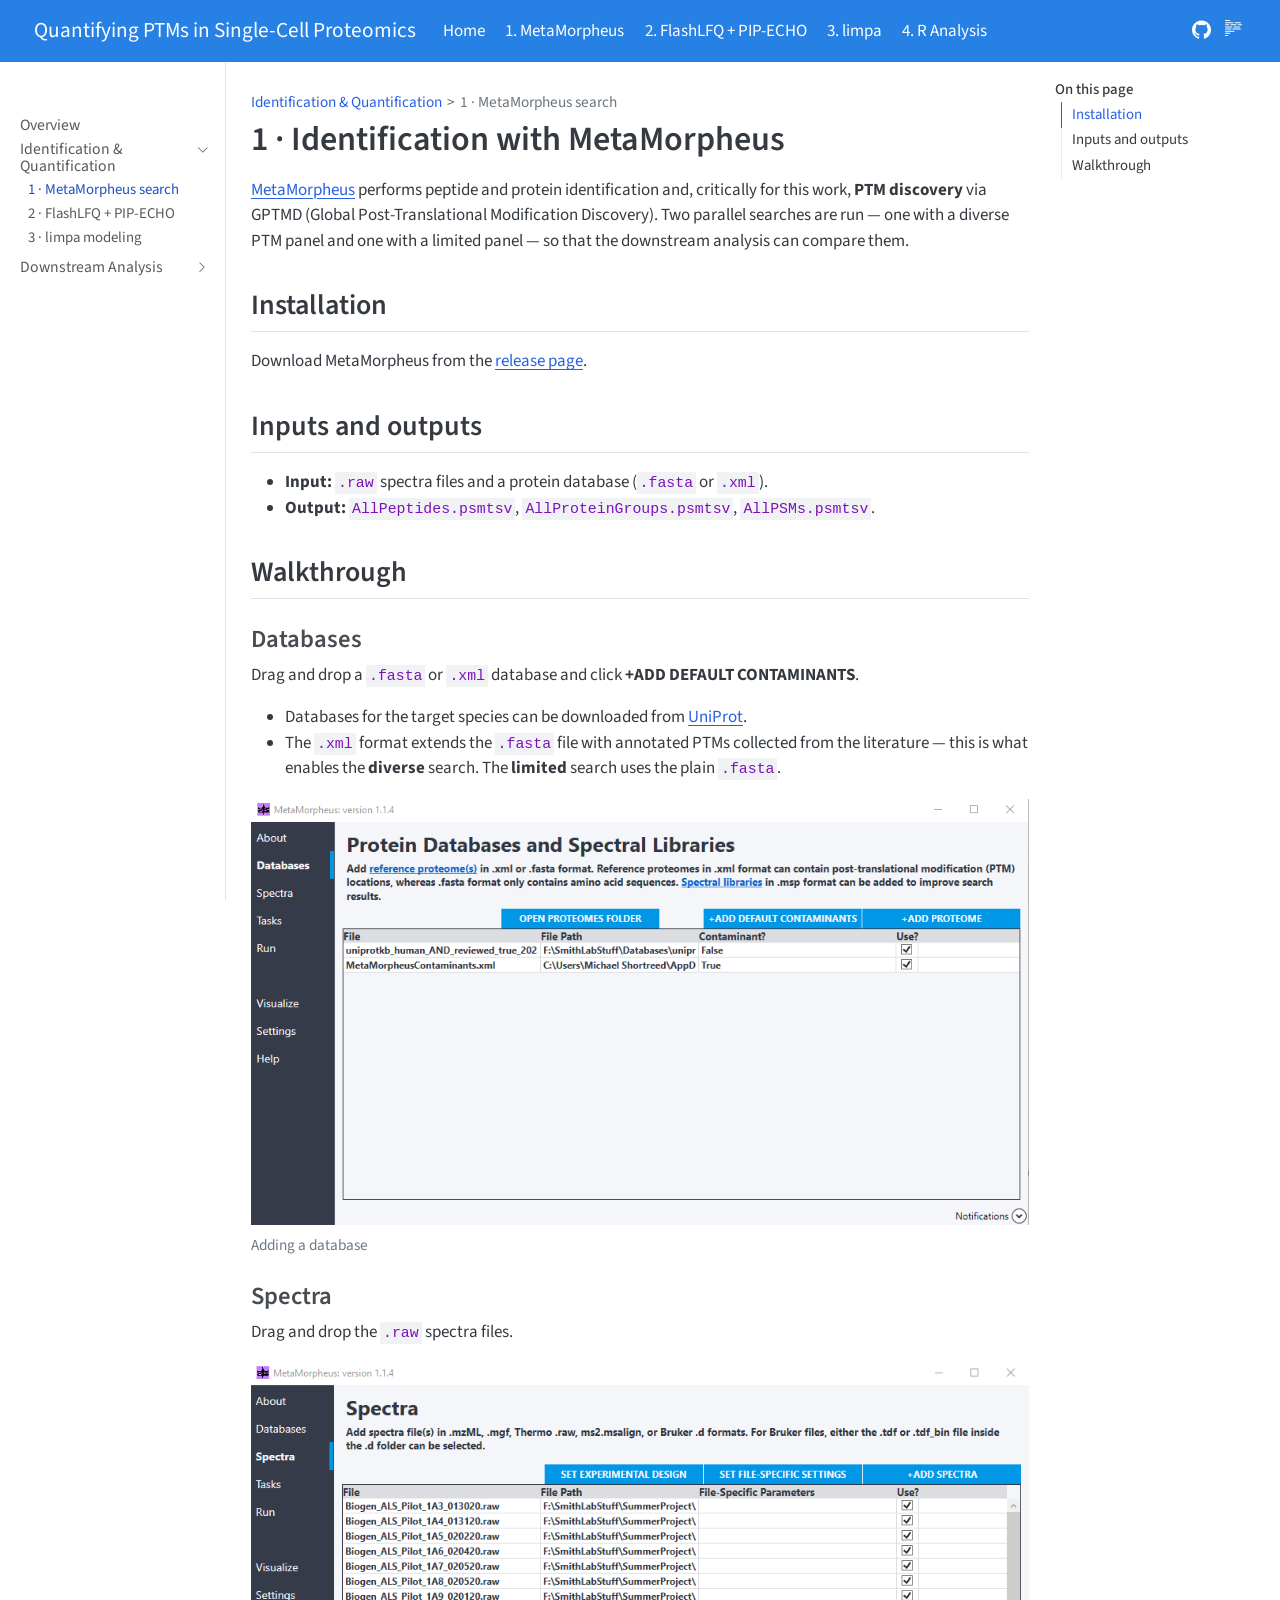
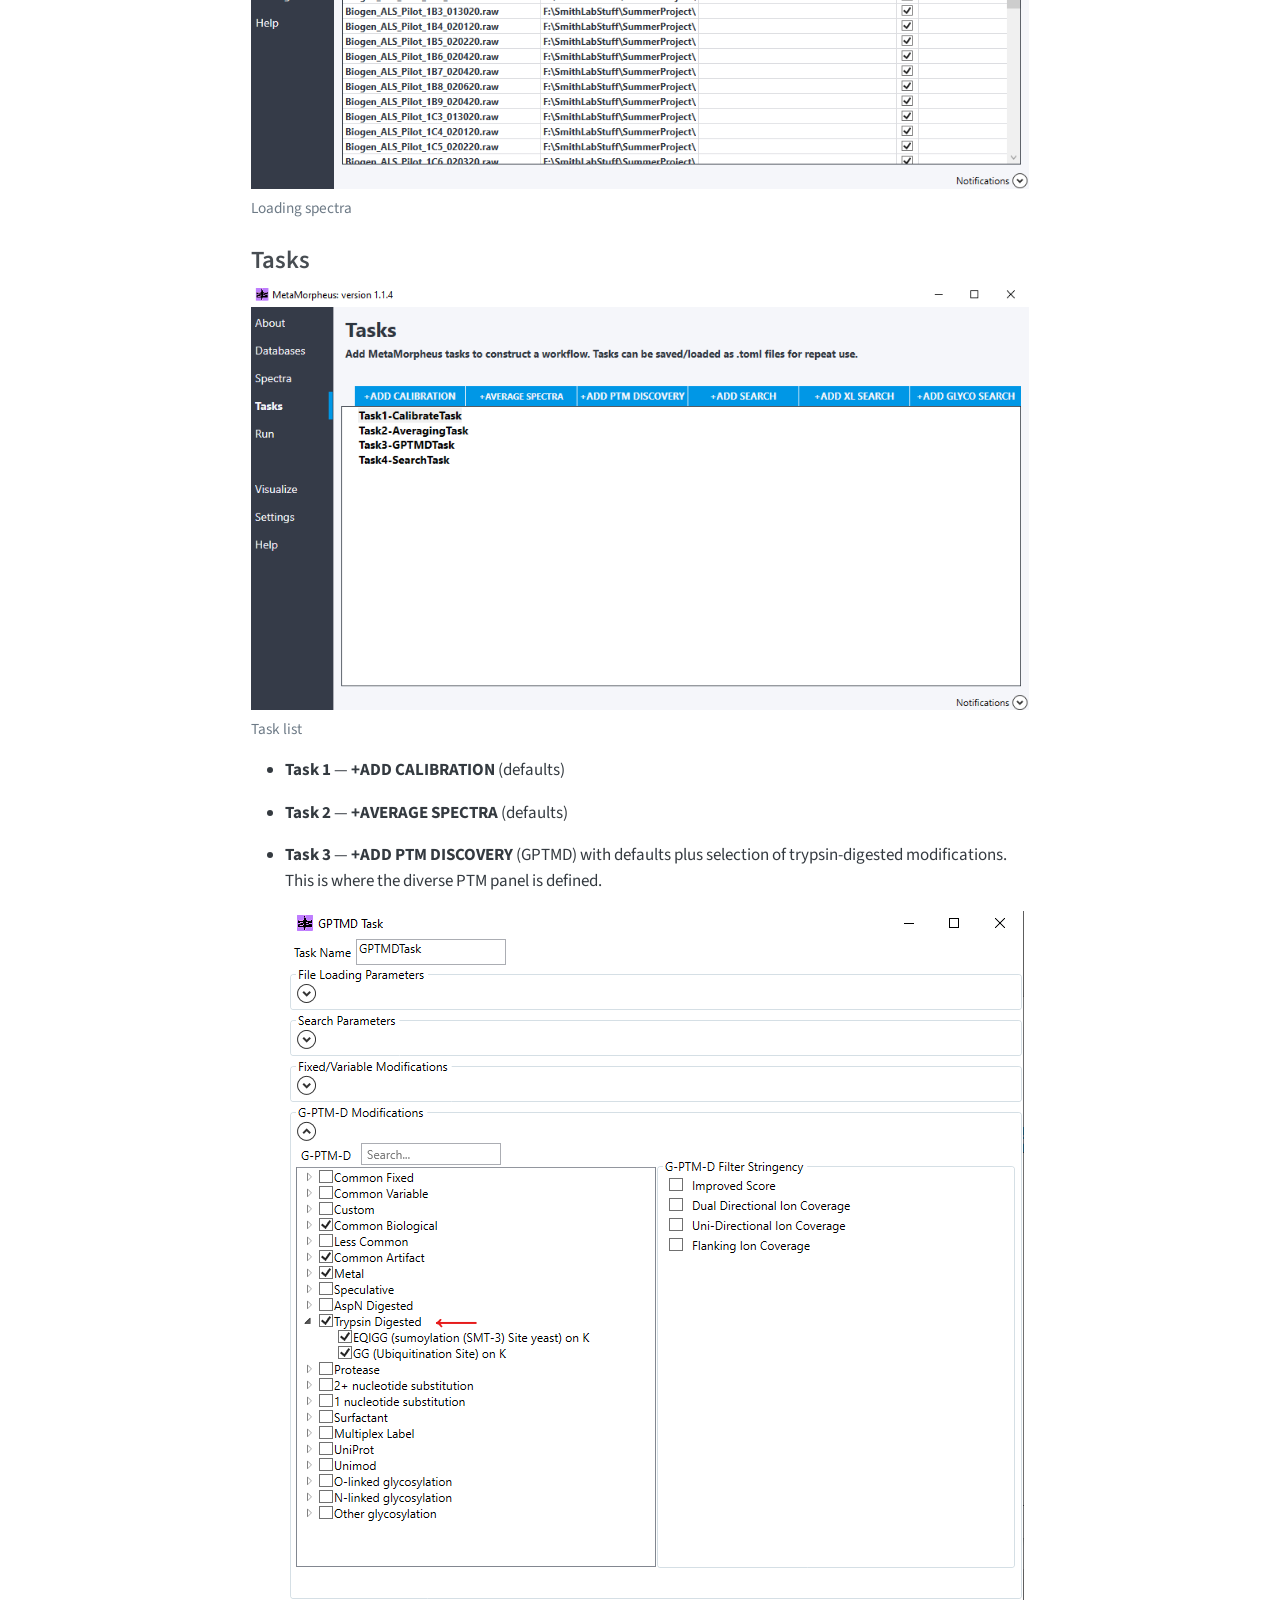
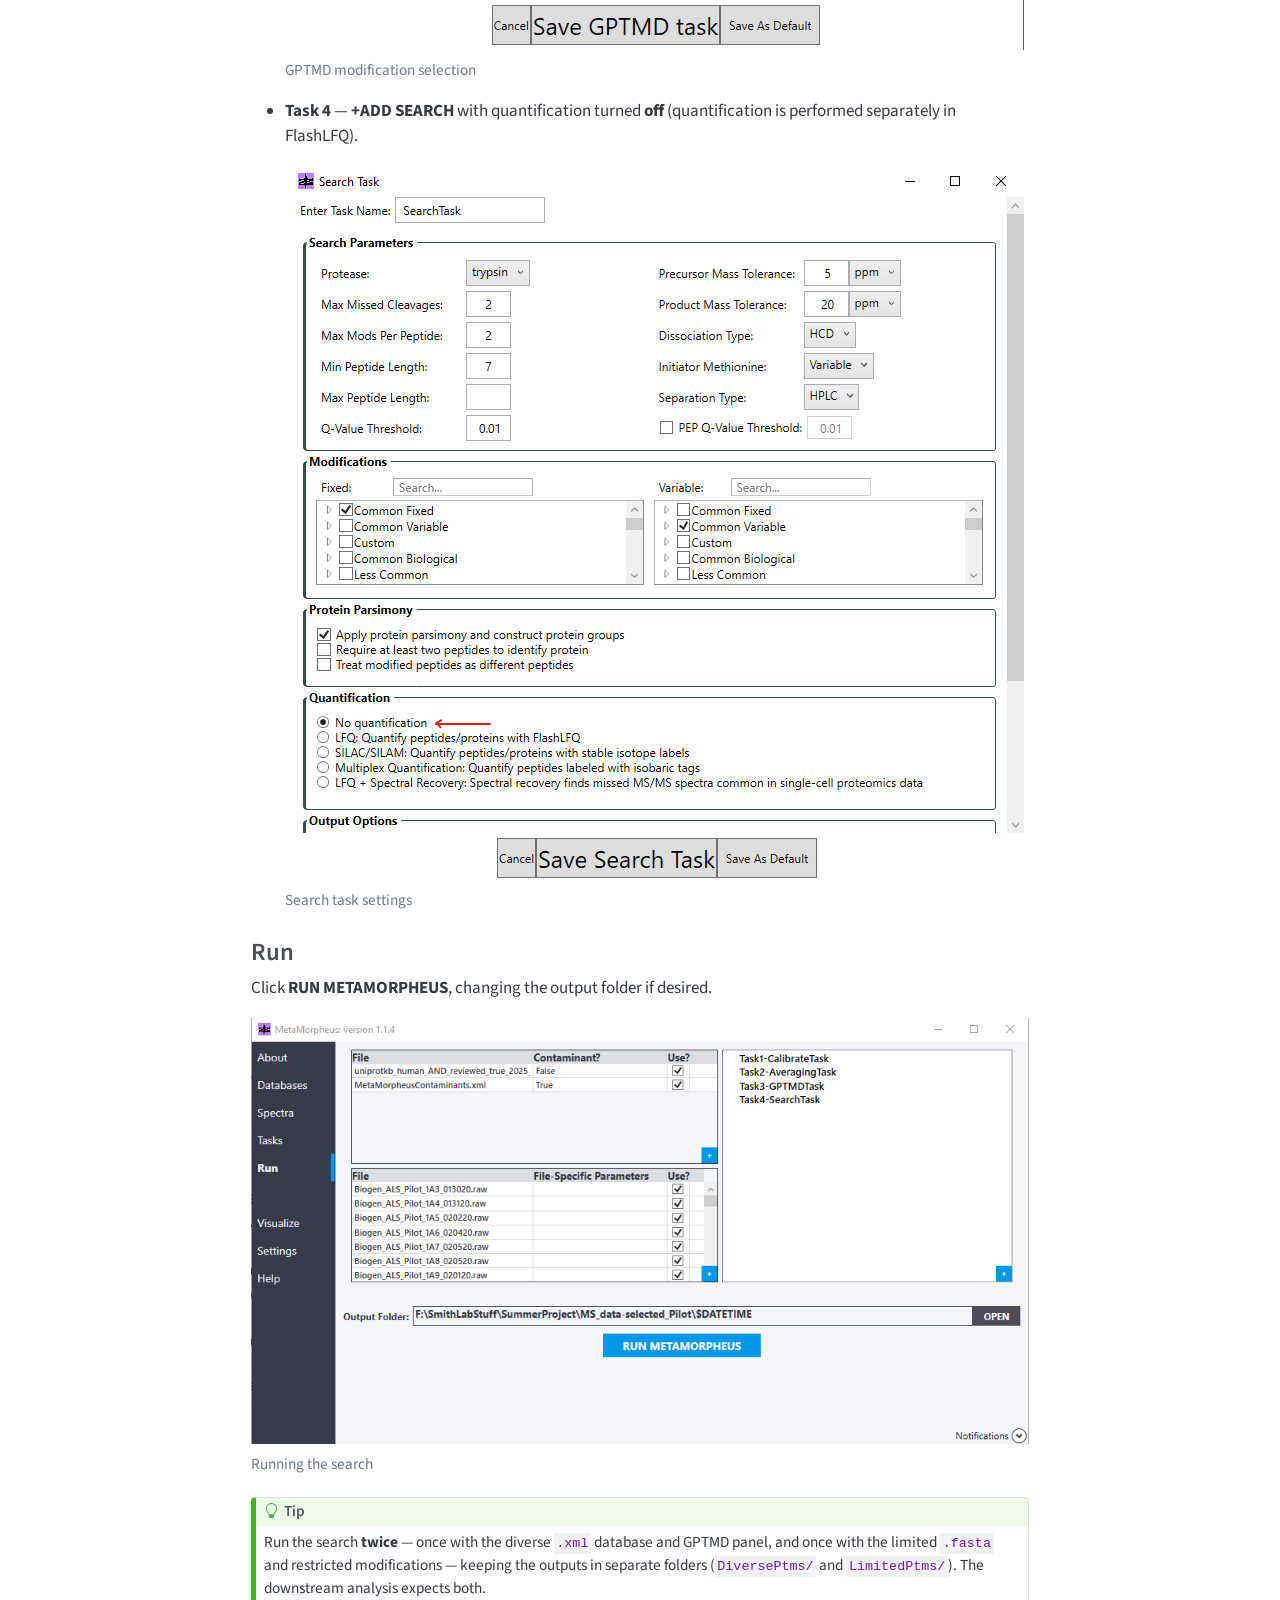
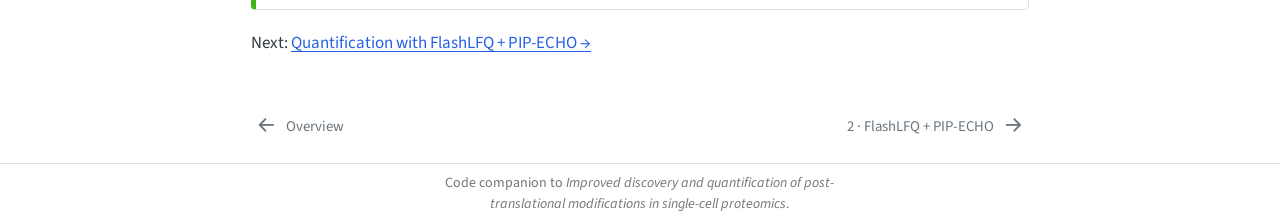
==== 01-metamorpheus.html @ e9de2e4b "Built site for gh-pages" ====
<!DOCTYPE html>
<html xmlns="http://www.w3.org/1999/xhtml" lang="en" xml:lang="en"><head>

<meta charset="utf-8">
<meta name="generator" content="quarto-1.8.25">

<meta name="viewport" content="width=device-width, initial-scale=1.0, user-scalable=yes">


<title>1 · Identification with MetaMorpheus – Quantifying PTMs in Single-Cell Proteomics</title>
<style>
code{white-space: pre-wrap;}
span.smallcaps{font-variant: small-caps;}
div.columns{display: flex; gap: min(4vw, 1.5em);}
div.column{flex: auto; overflow-x: auto;}
div.hanging-indent{margin-left: 1.5em; text-indent: -1.5em;}
ul.task-list{list-style: none;}
ul.task-list li input[type="checkbox"] {
  width: 0.8em;
  margin: 0 0.8em 0.2em -1em; /* quarto-specific, see https://github.com/quarto-dev/quarto-cli/issues/4556 */ 
  vertical-align: middle;
}
</style>


<script src="site_libs/quarto-nav/quarto-nav.js"></script>
<script src="site_libs/quarto-nav/headroom.min.js"></script>
<script src="site_libs/clipboard/clipboard.min.js"></script>
<script src="site_libs/quarto-search/autocomplete.umd.js"></script>
<script src="site_libs/quarto-search/fuse.min.js"></script>
<script src="site_libs/quarto-search/quarto-search.js"></script>
<meta name="quarto:offset" content="./">
<link href="./02-flashlfq.html" rel="next">
<link href="./index.html" rel="prev">
<script src="site_libs/quarto-html/quarto.js" type="module"></script>
<script src="site_libs/quarto-html/tabsets/tabsets.js" type="module"></script>
<script src="site_libs/quarto-html/axe/axe-check.js" type="module"></script>
<script src="site_libs/quarto-html/popper.min.js"></script>
<script src="site_libs/quarto-html/tippy.umd.min.js"></script>
<script src="site_libs/quarto-html/anchor.min.js"></script>
<link href="site_libs/quarto-html/tippy.css" rel="stylesheet">
<link href="site_libs/quarto-html/quarto-syntax-highlighting-7b89279ff1a6dce999919e0e67d4d9ec.css" rel="stylesheet" id="quarto-text-highlighting-styles">
<script src="site_libs/bootstrap/bootstrap.min.js"></script>
<link href="site_libs/bootstrap/bootstrap-icons.css" rel="stylesheet">
<link href="site_libs/bootstrap/bootstrap-06130857773164525deeeb8a1e9af07c.min.css" rel="stylesheet" append-hash="true" id="quarto-bootstrap" data-mode="light">
<script id="quarto-search-options" type="application/json">{
  "location": "navbar",
  "copy-button": false,
  "collapse-after": 3,
  "panel-placement": "end",
  "type": "overlay",
  "limit": 50,
  "keyboard-shortcut": [
    "f",
    "/",
    "s"
  ],
  "show-item-context": false,
  "language": {
    "search-no-results-text": "No results",
    "search-matching-documents-text": "matching documents",
    "search-copy-link-title": "Copy link to search",
    "search-hide-matches-text": "Hide additional matches",
    "search-more-match-text": "more match in this document",
    "search-more-matches-text": "more matches in this document",
    "search-clear-button-title": "Clear",
    "search-text-placeholder": "",
    "search-detached-cancel-button-title": "Cancel",
    "search-submit-button-title": "Submit",
    "search-label": "Search"
  }
}</script>


</head>

<body class="nav-sidebar docked nav-fixed quarto-light">

<div id="quarto-search-results"></div>
  <header id="quarto-header" class="headroom fixed-top">
    <nav class="navbar navbar-expand-lg " data-bs-theme="dark">
      <div class="navbar-container container-fluid">
      <div class="navbar-brand-container mx-auto">
    <a href="./index.html" class="navbar-brand navbar-brand-logo">
    </a>
    <a class="navbar-brand" href="./index.html">
    <span class="navbar-title">Quantifying PTMs in Single-Cell Proteomics</span>
    </a>
  </div>
            <div id="quarto-search" class="" title="Search"></div>
          <button class="navbar-toggler" type="button" data-bs-toggle="collapse" data-bs-target="#navbarCollapse" aria-controls="navbarCollapse" role="menu" aria-expanded="false" aria-label="Toggle navigation" onclick="if (window.quartoToggleHeadroom) { window.quartoToggleHeadroom(); }">
  <span class="navbar-toggler-icon"></span>
</button>
          <div class="collapse navbar-collapse" id="navbarCollapse">
            <ul class="navbar-nav navbar-nav-scroll me-auto">
  <li class="nav-item">
    <a class="nav-link active" href="./index.html" aria-current="page"> 
<span class="menu-text">Home</span></a>
  </li>  
  <li class="nav-item">
    <a class="nav-link" href="./01-metamorpheus.html"> 
<span class="menu-text">1. MetaMorpheus</span></a>
  </li>  
  <li class="nav-item">
    <a class="nav-link" href="./02-flashlfq.html"> 
<span class="menu-text">2. FlashLFQ + PIP-ECHO</span></a>
  </li>  
  <li class="nav-item">
    <a class="nav-link" href="./03-limpa.html"> 
<span class="menu-text">3. limpa</span></a>
  </li>  
  <li class="nav-item">
    <a class="nav-link" href="./04-r-analysis.html"> 
<span class="menu-text">4. R Analysis</span></a>
  </li>  
</ul>
            <ul class="navbar-nav navbar-nav-scroll ms-auto">
  <li class="nav-item compact">
    <a class="nav-link" href="https://github.com/Alexander-Sol/Quantification_of_PTMs_2026"> <i class="bi bi-github" role="img" aria-label="GitHub repository">
</i> 
<span class="menu-text"></span></a>
  </li>  
</ul>
          </div> <!-- /navcollapse -->
            <div class="quarto-navbar-tools">
  <a href="" class="quarto-reader-toggle quarto-navigation-tool px-1" onclick="window.quartoToggleReader(); return false;" title="Toggle reader mode">
  <div class="quarto-reader-toggle-btn">
  <i class="bi"></i>
  </div>
</a>
</div>
      </div> <!-- /container-fluid -->
    </nav>
  <nav class="quarto-secondary-nav">
    <div class="container-fluid d-flex">
      <button type="button" class="quarto-btn-toggle btn" data-bs-toggle="collapse" role="button" data-bs-target=".quarto-sidebar-collapse-item" aria-controls="quarto-sidebar" aria-expanded="false" aria-label="Toggle sidebar navigation" onclick="if (window.quartoToggleHeadroom) { window.quartoToggleHeadroom(); }">
        <i class="bi bi-layout-text-sidebar-reverse"></i>
      </button>
        <nav class="quarto-page-breadcrumbs" aria-label="breadcrumb"><ol class="breadcrumb"><li class="breadcrumb-item"><a href="./01-metamorpheus.html">Identification &amp; Quantification</a></li><li class="breadcrumb-item"><a href="./01-metamorpheus.html">1 · MetaMorpheus search</a></li></ol></nav>
        <a class="flex-grow-1" role="navigation" data-bs-toggle="collapse" data-bs-target=".quarto-sidebar-collapse-item" aria-controls="quarto-sidebar" aria-expanded="false" aria-label="Toggle sidebar navigation" onclick="if (window.quartoToggleHeadroom) { window.quartoToggleHeadroom(); }">      
        </a>
    </div>
  </nav>
</header>
<!-- content -->
<div id="quarto-content" class="quarto-container page-columns page-rows-contents page-layout-article page-navbar">
<!-- sidebar -->
  <nav id="quarto-sidebar" class="sidebar collapse collapse-horizontal quarto-sidebar-collapse-item sidebar-navigation docked overflow-auto">
    <div class="pt-lg-2 mt-2 text-left sidebar-header">
      <a href="./index.html" class="sidebar-logo-link">
      </a>
      </div>
    <div class="sidebar-menu-container"> 
    <ul class="list-unstyled mt-1">
        <li class="sidebar-item">
  <div class="sidebar-item-container"> 
  <a href="./index.html" class="sidebar-item-text sidebar-link">
 <span class="menu-text">Overview</span></a>
  </div>
</li>
        <li class="sidebar-item sidebar-item-section">
      <div class="sidebar-item-container"> 
            <a class="sidebar-item-text sidebar-link text-start" data-bs-toggle="collapse" data-bs-target="#quarto-sidebar-section-1" role="navigation" aria-expanded="true">
 <span class="menu-text">Identification &amp; Quantification</span></a>
          <a class="sidebar-item-toggle text-start" data-bs-toggle="collapse" data-bs-target="#quarto-sidebar-section-1" role="navigation" aria-expanded="true" aria-label="Toggle section">
            <i class="bi bi-chevron-right ms-2"></i>
          </a> 
      </div>
      <ul id="quarto-sidebar-section-1" class="collapse list-unstyled sidebar-section depth1 show">  
          <li class="sidebar-item">
  <div class="sidebar-item-container"> 
  <a href="./01-metamorpheus.html" class="sidebar-item-text sidebar-link active">
 <span class="menu-text">1 · MetaMorpheus search</span></a>
  </div>
</li>
          <li class="sidebar-item">
  <div class="sidebar-item-container"> 
  <a href="./02-flashlfq.html" class="sidebar-item-text sidebar-link">
 <span class="menu-text">2 · FlashLFQ + PIP-ECHO</span></a>
  </div>
</li>
          <li class="sidebar-item">
  <div class="sidebar-item-container"> 
  <a href="./03-limpa.html" class="sidebar-item-text sidebar-link">
 <span class="menu-text">3 · limpa modeling</span></a>
  </div>
</li>
      </ul>
  </li>
        <li class="sidebar-item sidebar-item-section">
      <div class="sidebar-item-container"> 
            <a class="sidebar-item-text sidebar-link text-start collapsed" data-bs-toggle="collapse" data-bs-target="#quarto-sidebar-section-2" role="navigation" aria-expanded="false">
 <span class="menu-text">Downstream Analysis</span></a>
          <a class="sidebar-item-toggle text-start collapsed" data-bs-toggle="collapse" data-bs-target="#quarto-sidebar-section-2" role="navigation" aria-expanded="false" aria-label="Toggle section">
            <i class="bi bi-chevron-right ms-2"></i>
          </a> 
      </div>
      <ul id="quarto-sidebar-section-2" class="collapse list-unstyled sidebar-section depth1 ">  
          <li class="sidebar-item">
  <div class="sidebar-item-container"> 
  <a href="./04-r-analysis.html" class="sidebar-item-text sidebar-link">
 <span class="menu-text">4 · R analysis &amp; figures</span></a>
  </div>
</li>
      </ul>
  </li>
    </ul>
    </div>
</nav>
<div id="quarto-sidebar-glass" class="quarto-sidebar-collapse-item" data-bs-toggle="collapse" data-bs-target=".quarto-sidebar-collapse-item"></div>
<!-- margin-sidebar -->
    <div id="quarto-margin-sidebar" class="sidebar margin-sidebar">
        <nav id="TOC" role="doc-toc" class="toc-active">
    <h2 id="toc-title">On this page</h2>
   
  <ul>
  <li><a href="#installation" id="toc-installation" class="nav-link active" data-scroll-target="#installation">Installation</a></li>
  <li><a href="#inputs-and-outputs" id="toc-inputs-and-outputs" class="nav-link" data-scroll-target="#inputs-and-outputs">Inputs and outputs</a></li>
  <li><a href="#walkthrough" id="toc-walkthrough" class="nav-link" data-scroll-target="#walkthrough">Walkthrough</a>
  <ul class="collapse">
  <li><a href="#databases" id="toc-databases" class="nav-link" data-scroll-target="#databases">Databases</a></li>
  <li><a href="#spectra" id="toc-spectra" class="nav-link" data-scroll-target="#spectra">Spectra</a></li>
  <li><a href="#tasks" id="toc-tasks" class="nav-link" data-scroll-target="#tasks">Tasks</a></li>
  <li><a href="#run" id="toc-run" class="nav-link" data-scroll-target="#run">Run</a></li>
  </ul></li>
  </ul>
</nav>
    </div>
<!-- main -->
<main class="content" id="quarto-document-content">

<header id="title-block-header" class="quarto-title-block default"><nav class="quarto-page-breadcrumbs quarto-title-breadcrumbs d-none d-lg-block" aria-label="breadcrumb"><ol class="breadcrumb"><li class="breadcrumb-item"><a href="./01-metamorpheus.html">Identification &amp; Quantification</a></li><li class="breadcrumb-item"><a href="./01-metamorpheus.html">1 · MetaMorpheus search</a></li></ol></nav>
<div class="quarto-title">
<h1 class="title">1 · Identification with MetaMorpheus</h1>
</div>



<div class="quarto-title-meta">

    
  
    
  </div>
  


</header>


<p><a href="https://github.com/smith-chem-wisc/MetaMorpheus">MetaMorpheus</a> performs peptide and protein identification and, critically for this work, <strong>PTM discovery</strong> via GPTMD (Global Post-Translational Modification Discovery). Two parallel searches are run — one with a diverse PTM panel and one with a limited panel — so that the downstream analysis can compare them.</p>
<section id="installation" class="level2">
<h2 class="anchored" data-anchor-id="installation">Installation</h2>
<p>Download MetaMorpheus from the <a href="https://github.com/smith-chem-wisc/MetaMorpheus#readme">release page</a>.</p>
</section>
<section id="inputs-and-outputs" class="level2">
<h2 class="anchored" data-anchor-id="inputs-and-outputs">Inputs and outputs</h2>
<ul>
<li><strong>Input:</strong> <code>.raw</code> spectra files and a protein database (<code>.fasta</code> or <code>.xml</code>).</li>
<li><strong>Output:</strong> <code>AllPeptides.psmtsv</code>, <code>AllProteinGroups.psmtsv</code>, <code>AllPSMs.psmtsv</code>.</li>
</ul>
</section>
<section id="walkthrough" class="level2">
<h2 class="anchored" data-anchor-id="walkthrough">Walkthrough</h2>
<section id="databases" class="level3">
<h3 class="anchored" data-anchor-id="databases">Databases</h3>
<p>Drag and drop a <code>.fasta</code> or <code>.xml</code> database and click <strong>+ADD DEFAULT CONTAMINANTS</strong>.</p>
<ul>
<li>Databases for the target species can be downloaded from <a href="https://www.uniprot.org/">UniProt</a>.</li>
<li>The <code>.xml</code> format extends the <code>.fasta</code> file with annotated PTMs collected from the literature — this is what enables the <strong>diverse</strong> search. The <strong>limited</strong> search uses the plain <code>.fasta</code>.</li>
</ul>
<div class="quarto-figure quarto-figure-center">
<figure class="figure">
<p><img src="assets/images/MM_Database.png" class="img-fluid figure-img"></p>
<figcaption>Adding a database</figcaption>
</figure>
</div>
</section>
<section id="spectra" class="level3">
<h3 class="anchored" data-anchor-id="spectra">Spectra</h3>
<p>Drag and drop the <code>.raw</code> spectra files.</p>
<div class="quarto-figure quarto-figure-center">
<figure class="figure">
<p><img src="assets/images/MM_Spectra.png" class="img-fluid figure-img"></p>
<figcaption>Loading spectra</figcaption>
</figure>
</div>
</section>
<section id="tasks" class="level3">
<h3 class="anchored" data-anchor-id="tasks">Tasks</h3>
<div class="quarto-figure quarto-figure-center">
<figure class="figure">
<p><img src="assets/images/MM_Tasks.png" class="img-fluid figure-img"></p>
<figcaption>Task list</figcaption>
</figure>
</div>
<ul>
<li><p><strong>Task 1</strong> — <strong>+ADD CALIBRATION</strong> (defaults)</p></li>
<li><p><strong>Task 2</strong> — <strong>+AVERAGE SPECTRA</strong> (defaults)</p></li>
<li><p><strong>Task 3</strong> — <strong>+ADD PTM DISCOVERY</strong> (GPTMD) with defaults plus selection of trypsin-digested modifications. This is where the diverse PTM panel is defined.</p>
<div class="quarto-figure quarto-figure-center">
<figure class="figure">
<p><img src="assets/images/MM_GPTMD.png" class="img-fluid figure-img"></p>
<figcaption>GPTMD modification selection</figcaption>
</figure>
</div></li>
<li><p><strong>Task 4</strong> — <strong>+ADD SEARCH</strong> with quantification turned <strong>off</strong> (quantification is performed separately in FlashLFQ).</p>
<div class="quarto-figure quarto-figure-center">
<figure class="figure">
<p><img src="assets/images/MM_Search.png" class="img-fluid figure-img"></p>
<figcaption>Search task settings</figcaption>
</figure>
</div></li>
</ul>
</section>
<section id="run" class="level3">
<h3 class="anchored" data-anchor-id="run">Run</h3>
<p>Click <strong>RUN METAMORPHEUS</strong>, changing the output folder if desired.</p>
<div class="quarto-figure quarto-figure-center">
<figure class="figure">
<p><img src="assets/images/MM_Run.png" class="img-fluid figure-img"></p>
<figcaption>Running the search</figcaption>
</figure>
</div>
<div class="callout callout-style-default callout-tip callout-titled">
<div class="callout-header d-flex align-content-center">
<div class="callout-icon-container">
<i class="callout-icon"></i>
</div>
<div class="callout-title-container flex-fill">
Tip
</div>
</div>
<div class="callout-body-container callout-body">
<p>Run the search <strong>twice</strong> — once with the diverse <code>.xml</code> database and GPTMD panel, and once with the limited <code>.fasta</code> and restricted modifications — keeping the outputs in separate folders (<code>DiversePtms/</code> and <code>LimitedPtms/</code>). The downstream analysis expects both.</p>
</div>
</div>
<p>Next: <a href="./02-flashlfq.html">Quantification with FlashLFQ + PIP-ECHO →</a></p>


</section>
</section>

</main> <!-- /main -->
<script id="quarto-html-after-body" type="application/javascript">
  window.document.addEventListener("DOMContentLoaded", function (event) {
    const icon = "";
    const anchorJS = new window.AnchorJS();
    anchorJS.options = {
      placement: 'right',
      icon: icon
    };
    anchorJS.add('.anchored');
    const isCodeAnnotation = (el) => {
      for (const clz of el.classList) {
        if (clz.startsWith('code-annotation-')) {                     
          return true;
        }
      }
      return false;
    }
    const onCopySuccess = function(e) {
      // button target
      const button = e.trigger;
      // don't keep focus
      button.blur();
      // flash "checked"
      button.classList.add('code-copy-button-checked');
      var currentTitle = button.getAttribute("title");
      button.setAttribute("title", "Copied!");
      let tooltip;
      if (window.bootstrap) {
        button.setAttribute("data-bs-toggle", "tooltip");
        button.setAttribute("data-bs-placement", "left");
        button.setAttribute("data-bs-title", "Copied!");
        tooltip = new bootstrap.Tooltip(button, 
          { trigger: "manual", 
            customClass: "code-copy-button-tooltip",
            offset: [0, -8]});
        tooltip.show();    
      }
      setTimeout(function() {
        if (tooltip) {
          tooltip.hide();
          button.removeAttribute("data-bs-title");
          button.removeAttribute("data-bs-toggle");
          button.removeAttribute("data-bs-placement");
        }
        button.setAttribute("title", currentTitle);
        button.classList.remove('code-copy-button-checked');
      }, 1000);
      // clear code selection
      e.clearSelection();
    }
    const getTextToCopy = function(trigger) {
      const outerScaffold = trigger.parentElement.cloneNode(true);
      const codeEl = outerScaffold.querySelector('code');
      for (const childEl of codeEl.children) {
        if (isCodeAnnotation(childEl)) {
          childEl.remove();
        }
      }
      return codeEl.innerText;
    }
    const clipboard = new window.ClipboardJS('.code-copy-button:not([data-in-quarto-modal])', {
      text: getTextToCopy
    });
    clipboard.on('success', onCopySuccess);
    if (window.document.getElementById('quarto-embedded-source-code-modal')) {
      const clipboardModal = new window.ClipboardJS('.code-copy-button[data-in-quarto-modal]', {
        text: getTextToCopy,
        container: window.document.getElementById('quarto-embedded-source-code-modal')
      });
      clipboardModal.on('success', onCopySuccess);
    }
      var localhostRegex = new RegExp(/^(?:http|https):\/\/localhost\:?[0-9]*\//);
      var mailtoRegex = new RegExp(/^mailto:/);
        var filterRegex = new RegExp('/' + window.location.host + '/');
      var isInternal = (href) => {
          return filterRegex.test(href) || localhostRegex.test(href) || mailtoRegex.test(href);
      }
      // Inspect non-navigation links and adorn them if external
     var links = window.document.querySelectorAll('a[href]:not(.nav-link):not(.navbar-brand):not(.toc-action):not(.sidebar-link):not(.sidebar-item-toggle):not(.pagination-link):not(.no-external):not([aria-hidden]):not(.dropdown-item):not(.quarto-navigation-tool):not(.about-link)');
      for (var i=0; i<links.length; i++) {
        const link = links[i];
        if (!isInternal(link.href)) {
          // undo the damage that might have been done by quarto-nav.js in the case of
          // links that we want to consider external
          if (link.dataset.originalHref !== undefined) {
            link.href = link.dataset.originalHref;
          }
        }
      }
    function tippyHover(el, contentFn, onTriggerFn, onUntriggerFn) {
      const config = {
        allowHTML: true,
        maxWidth: 500,
        delay: 100,
        arrow: false,
        appendTo: function(el) {
            return el.parentElement;
        },
        interactive: true,
        interactiveBorder: 10,
        theme: 'quarto',
        placement: 'bottom-start',
      };
      if (contentFn) {
        config.content = contentFn;
      }
      if (onTriggerFn) {
        config.onTrigger = onTriggerFn;
      }
      if (onUntriggerFn) {
        config.onUntrigger = onUntriggerFn;
      }
      window.tippy(el, config); 
    }
    const noterefs = window.document.querySelectorAll('a[role="doc-noteref"]');
    for (var i=0; i<noterefs.length; i++) {
      const ref = noterefs[i];
      tippyHover(ref, function() {
        // use id or data attribute instead here
        let href = ref.getAttribute('data-footnote-href') || ref.getAttribute('href');
        try { href = new URL(href).hash; } catch {}
        const id = href.replace(/^#\/?/, "");
        const note = window.document.getElementById(id);
        if (note) {
          return note.innerHTML;
        } else {
          return "";
        }
      });
    }
    const xrefs = window.document.querySelectorAll('a.quarto-xref');
    const processXRef = (id, note) => {
      // Strip column container classes
      const stripColumnClz = (el) => {
        el.classList.remove("page-full", "page-columns");
        if (el.children) {
          for (const child of el.children) {
            stripColumnClz(child);
          }
        }
      }
      stripColumnClz(note)
      if (id === null || id.startsWith('sec-')) {
        // Special case sections, only their first couple elements
        const container = document.createElement("div");
        if (note.children && note.children.length > 2) {
          container.appendChild(note.children[0].cloneNode(true));
          for (let i = 1; i < note.children.length; i++) {
            const child = note.children[i];
            if (child.tagName === "P" && child.innerText === "") {
              continue;
            } else {
              container.appendChild(child.cloneNode(true));
              break;
            }
          }
          if (window.Quarto?.typesetMath) {
            window.Quarto.typesetMath(container);
          }
          return container.innerHTML
        } else {
          if (window.Quarto?.typesetMath) {
            window.Quarto.typesetMath(note);
          }
          return note.innerHTML;
        }
      } else {
        // Remove any anchor links if they are present
        const anchorLink = note.querySelector('a.anchorjs-link');
        if (anchorLink) {
          anchorLink.remove();
        }
        if (window.Quarto?.typesetMath) {
          window.Quarto.typesetMath(note);
        }
        if (note.classList.contains("callout")) {
          return note.outerHTML;
        } else {
          return note.innerHTML;
        }
      }
    }
    for (var i=0; i<xrefs.length; i++) {
      const xref = xrefs[i];
      tippyHover(xref, undefined, function(instance) {
        instance.disable();
        let url = xref.getAttribute('href');
        let hash = undefined; 
        if (url.startsWith('#')) {
          hash = url;
        } else {
          try { hash = new URL(url).hash; } catch {}
        }
        if (hash) {
          const id = hash.replace(/^#\/?/, "");
          const note = window.document.getElementById(id);
          if (note !== null) {
            try {
              const html = processXRef(id, note.cloneNode(true));
              instance.setContent(html);
            } finally {
              instance.enable();
              instance.show();
            }
          } else {
            // See if we can fetch this
            fetch(url.split('#')[0])
            .then(res => res.text())
            .then(html => {
              const parser = new DOMParser();
              const htmlDoc = parser.parseFromString(html, "text/html");
              const note = htmlDoc.getElementById(id);
              if (note !== null) {
                const html = processXRef(id, note);
                instance.setContent(html);
              } 
            }).finally(() => {
              instance.enable();
              instance.show();
            });
          }
        } else {
          // See if we can fetch a full url (with no hash to target)
          // This is a special case and we should probably do some content thinning / targeting
          fetch(url)
          .then(res => res.text())
          .then(html => {
            const parser = new DOMParser();
            const htmlDoc = parser.parseFromString(html, "text/html");
            const note = htmlDoc.querySelector('main.content');
            if (note !== null) {
              // This should only happen for chapter cross references
              // (since there is no id in the URL)
              // remove the first header
              if (note.children.length > 0 && note.children[0].tagName === "HEADER") {
                note.children[0].remove();
              }
              const html = processXRef(null, note);
              instance.setContent(html);
            } 
          }).finally(() => {
            instance.enable();
            instance.show();
          });
        }
      }, function(instance) {
      });
    }
        let selectedAnnoteEl;
        const selectorForAnnotation = ( cell, annotation) => {
          let cellAttr = 'data-code-cell="' + cell + '"';
          let lineAttr = 'data-code-annotation="' +  annotation + '"';
          const selector = 'span[' + cellAttr + '][' + lineAttr + ']';
          return selector;
        }
        const selectCodeLines = (annoteEl) => {
          const doc = window.document;
          const targetCell = annoteEl.getAttribute("data-target-cell");
          const targetAnnotation = annoteEl.getAttribute("data-target-annotation");
          const annoteSpan = window.document.querySelector(selectorForAnnotation(targetCell, targetAnnotation));
          const lines = annoteSpan.getAttribute("data-code-lines").split(",");
          const lineIds = lines.map((line) => {
            return targetCell + "-" + line;
          })
          let top = null;
          let height = null;
          let parent = null;
          if (lineIds.length > 0) {
              //compute the position of the single el (top and bottom and make a div)
              const el = window.document.getElementById(lineIds[0]);
              top = el.offsetTop;
              height = el.offsetHeight;
              parent = el.parentElement.parentElement;
            if (lineIds.length > 1) {
              const lastEl = window.document.getElementById(lineIds[lineIds.length - 1]);
              const bottom = lastEl.offsetTop + lastEl.offsetHeight;
              height = bottom - top;
            }
            if (top !== null && height !== null && parent !== null) {
              // cook up a div (if necessary) and position it 
              let div = window.document.getElementById("code-annotation-line-highlight");
              if (div === null) {
                div = window.document.createElement("div");
                div.setAttribute("id", "code-annotation-line-highlight");
                div.style.position = 'absolute';
                parent.appendChild(div);
              }
              div.style.top = top - 2 + "px";
              div.style.height = height + 4 + "px";
              div.style.left = 0;
              let gutterDiv = window.document.getElementById("code-annotation-line-highlight-gutter");
              if (gutterDiv === null) {
                gutterDiv = window.document.createElement("div");
                gutterDiv.setAttribute("id", "code-annotation-line-highlight-gutter");
                gutterDiv.style.position = 'absolute';
                const codeCell = window.document.getElementById(targetCell);
                const gutter = codeCell.querySelector('.code-annotation-gutter');
                gutter.appendChild(gutterDiv);
              }
              gutterDiv.style.top = top - 2 + "px";
              gutterDiv.style.height = height + 4 + "px";
            }
            selectedAnnoteEl = annoteEl;
          }
        };
        const unselectCodeLines = () => {
          const elementsIds = ["code-annotation-line-highlight", "code-annotation-line-highlight-gutter"];
          elementsIds.forEach((elId) => {
            const div = window.document.getElementById(elId);
            if (div) {
              div.remove();
            }
          });
          selectedAnnoteEl = undefined;
        };
          // Handle positioning of the toggle
      window.addEventListener(
        "resize",
        throttle(() => {
          elRect = undefined;
          if (selectedAnnoteEl) {
            selectCodeLines(selectedAnnoteEl);
          }
        }, 10)
      );
      function throttle(fn, ms) {
      let throttle = false;
      let timer;
        return (...args) => {
          if(!throttle) { // first call gets through
              fn.apply(this, args);
              throttle = true;
          } else { // all the others get throttled
              if(timer) clearTimeout(timer); // cancel #2
              timer = setTimeout(() => {
                fn.apply(this, args);
                timer = throttle = false;
              }, ms);
          }
        };
      }
        // Attach click handler to the DT
        const annoteDls = window.document.querySelectorAll('dt[data-target-cell]');
        for (const annoteDlNode of annoteDls) {
          annoteDlNode.addEventListener('click', (event) => {
            const clickedEl = event.target;
            if (clickedEl !== selectedAnnoteEl) {
              unselectCodeLines();
              const activeEl = window.document.querySelector('dt[data-target-cell].code-annotation-active');
              if (activeEl) {
                activeEl.classList.remove('code-annotation-active');
              }
              selectCodeLines(clickedEl);
              clickedEl.classList.add('code-annotation-active');
            } else {
              // Unselect the line
              unselectCodeLines();
              clickedEl.classList.remove('code-annotation-active');
            }
          });
        }
    const findCites = (el) => {
      const parentEl = el.parentElement;
      if (parentEl) {
        const cites = parentEl.dataset.cites;
        if (cites) {
          return {
            el,
            cites: cites.split(' ')
          };
        } else {
          return findCites(el.parentElement)
        }
      } else {
        return undefined;
      }
    };
    var bibliorefs = window.document.querySelectorAll('a[role="doc-biblioref"]');
    for (var i=0; i<bibliorefs.length; i++) {
      const ref = bibliorefs[i];
      const citeInfo = findCites(ref);
      if (citeInfo) {
        tippyHover(citeInfo.el, function() {
          var popup = window.document.createElement('div');
          citeInfo.cites.forEach(function(cite) {
            var citeDiv = window.document.createElement('div');
            citeDiv.classList.add('hanging-indent');
            citeDiv.classList.add('csl-entry');
            var biblioDiv = window.document.getElementById('ref-' + cite);
            if (biblioDiv) {
              citeDiv.innerHTML = biblioDiv.innerHTML;
            }
            popup.appendChild(citeDiv);
          });
          return popup.innerHTML;
        });
      }
    }
  });
  </script>
<nav class="page-navigation">
  <div class="nav-page nav-page-previous">
      <a href="./index.html" class="pagination-link" aria-label="Overview">
        <i class="bi bi-arrow-left-short"></i> <span class="nav-page-text">Overview</span>
      </a>          
  </div>
  <div class="nav-page nav-page-next">
      <a href="./02-flashlfq.html" class="pagination-link" aria-label="2 · FlashLFQ + PIP-ECHO">
        <span class="nav-page-text">2 · FlashLFQ + PIP-ECHO</span> <i class="bi bi-arrow-right-short"></i>
      </a>
  </div>
</nav>
</div> <!-- /content -->
<footer class="footer">
  <div class="nav-footer">
    <div class="nav-footer-left">
      &nbsp;
    </div>   
    <div class="nav-footer-center">
<p>Code companion to <em>Improved discovery and quantification of post-translational modifications in single-cell proteomics</em>.</p>
</div>
    <div class="nav-footer-right">
      &nbsp;
    </div>
  </div>
</footer>




</body></html>
---- site_libs/quarto-html/tippy.css ----
.tippy-box[data-animation=fade][data-state=hidden]{opacity:0}[data-tippy-root]{max-width:calc(100vw - 10px)}.tippy-box{position:relative;background-color:#333;color:#fff;border-radius:4px;font-size:14px;line-height:1.4;white-space:normal;outline:0;transition-property:transform,visibility,opacity}.tippy-box[data-placement^=top]>.tippy-arrow{bottom:0}.tippy-box[data-placement^=top]>.tippy-arrow:before{bottom:-7px;left:0;border-width:8px 8px 0;border-top-color:initial;transform-origin:center top}.tippy-box[data-placement^=bottom]>.tippy-arrow{top:0}.tippy-box[data-placement^=bottom]>.tippy-arrow:before{top:-7px;left:0;border-width:0 8px 8px;border-bottom-color:initial;transform-origin:center bottom}.tippy-box[data-placement^=left]>.tippy-arrow{right:0}.tippy-box[data-placement^=left]>.tippy-arrow:before{border-width:8px 0 8px 8px;border-left-color:initial;right:-7px;transform-origin:center left}.tippy-box[data-placement^=right]>.tippy-arrow{left:0}.tippy-box[data-placement^=right]>.tippy-arrow:before{left:-7px;border-width:8px 8px 8px 0;border-right-color:initial;transform-origin:center right}.tippy-box[data-inertia][data-state=visible]{transition-timing-function:cubic-bezier(.54,1.5,.38,1.11)}.tippy-arrow{width:16px;height:16px;color:#333}.tippy-arrow:before{content:"";position:absolute;border-color:transparent;border-style:solid}.tippy-content{position:relative;padding:5px 9px;z-index:1}
---- site_libs/quarto-html/quarto-syntax-highlighting-7b89279ff1a6dce999919e0e67d4d9ec.css ----
/* quarto syntax highlight colors */
:root {
  --quarto-hl-ot-color: #003B4F;
  --quarto-hl-at-color: #657422;
  --quarto-hl-ss-color: #20794D;
  --quarto-hl-an-color: #5E5E5E;
  --quarto-hl-fu-color: #4758AB;
  --quarto-hl-st-color: #20794D;
  --quarto-hl-cf-color: #003B4F;
  --quarto-hl-op-color: #5E5E5E;
  --quarto-hl-er-color: #AD0000;
  --quarto-hl-bn-color: #AD0000;
  --quarto-hl-al-color: #AD0000;
  --quarto-hl-va-color: #111111;
  --quarto-hl-bu-color: inherit;
  --quarto-hl-ex-color: inherit;
  --quarto-hl-pp-color: #AD0000;
  --quarto-hl-in-color: #5E5E5E;
  --quarto-hl-vs-color: #20794D;
  --quarto-hl-wa-color: #5E5E5E;
  --quarto-hl-do-color: #5E5E5E;
  --quarto-hl-im-color: #00769E;
  --quarto-hl-ch-color: #20794D;
  --quarto-hl-dt-color: #AD0000;
  --quarto-hl-fl-color: #AD0000;
  --quarto-hl-co-color: #5E5E5E;
  --quarto-hl-cv-color: #5E5E5E;
  --quarto-hl-cn-color: #8f5902;
  --quarto-hl-sc-color: #5E5E5E;
  --quarto-hl-dv-color: #AD0000;
  --quarto-hl-kw-color: #003B4F;
}

/* other quarto variables */
:root {
  --quarto-font-monospace: SFMono-Regular, Menlo, Monaco, Consolas, "Liberation Mono", "Courier New", monospace;
}

/* syntax highlight based on Pandoc's rules */
pre > code.sourceCode > span {
  color: #003B4F;
}

code.sourceCode > span {
  color: #003B4F;
}

div.sourceCode,
div.sourceCode pre.sourceCode {
  color: #003B4F;
}

/* Normal */
code span {
  color: #003B4F;
}

/* Alert */
code span.al {
  color: #AD0000;
  font-style: inherit;
}

/* Annotation */
code span.an {
  color: #5E5E5E;
  font-style: inherit;
}

/* Attribute */
code span.at {
  color: #657422;
  font-style: inherit;
}

/* BaseN */
code span.bn {
  color: #AD0000;
  font-style: inherit;
}

/* BuiltIn */
code span.bu {
  font-style: inherit;
}

/* ControlFlow */
code span.cf {
  color: #003B4F;
  font-weight: bold;
  font-style: inherit;
}

/* Char */
code span.ch {
  color: #20794D;
  font-style: inherit;
}

/* Constant */
code span.cn {
  color: #8f5902;
  font-style: inherit;
}

/* Comment */
code span.co {
  color: #5E5E5E;
  font-style: inherit;
}

/* CommentVar */
code span.cv {
  color: #5E5E5E;
  font-style: italic;
}

/* Documentation */
code span.do {
  color: #5E5E5E;
  font-style: italic;
}

/* DataType */
code span.dt {
  color: #AD0000;
  font-style: inherit;
}

/* DecVal */
code span.dv {
  color: #AD0000;
  font-style: inherit;
}

/* Error */
code span.er {
  color: #AD0000;
  font-style: inherit;
}

/* Extension */
code span.ex {
  font-style: inherit;
}

/* Float */
code span.fl {
  color: #AD0000;
  font-style: inherit;
}

/* Function */
code span.fu {
  color: #4758AB;
  font-style: inherit;
}

/* Import */
code span.im {
  color: #00769E;
  font-style: inherit;
}

/* Information */
code span.in {
  color: #5E5E5E;
  font-style: inherit;
}

/* Keyword */
code span.kw {
  color: #003B4F;
  font-weight: bold;
  font-style: inherit;
}

/* Operator */
code span.op {
  color: #5E5E5E;
  font-style: inherit;
}

/* Other */
code span.ot {
  color: #003B4F;
  font-style: inherit;
}

/* Preprocessor */
code span.pp {
  color: #AD0000;
  font-style: inherit;
}

/* SpecialChar */
code span.sc {
  color: #5E5E5E;
  font-style: inherit;
}

/* SpecialString */
code span.ss {
  color: #20794D;
  font-style: inherit;
}

/* String */
code span.st {
  color: #20794D;
  font-style: inherit;
}

/* Variable */
code span.va {
  color: #111111;
  font-style: inherit;
}

/* VerbatimString */
code span.vs {
  color: #20794D;
  font-style: inherit;
}

/* Warning */
code span.wa {
  color: #5E5E5E;
  font-style: italic;
}

.prevent-inlining {
  content: "</";
}

/*# sourceMappingURL=3944bc705cfaf4c80e56f77c5205168a.css.map */
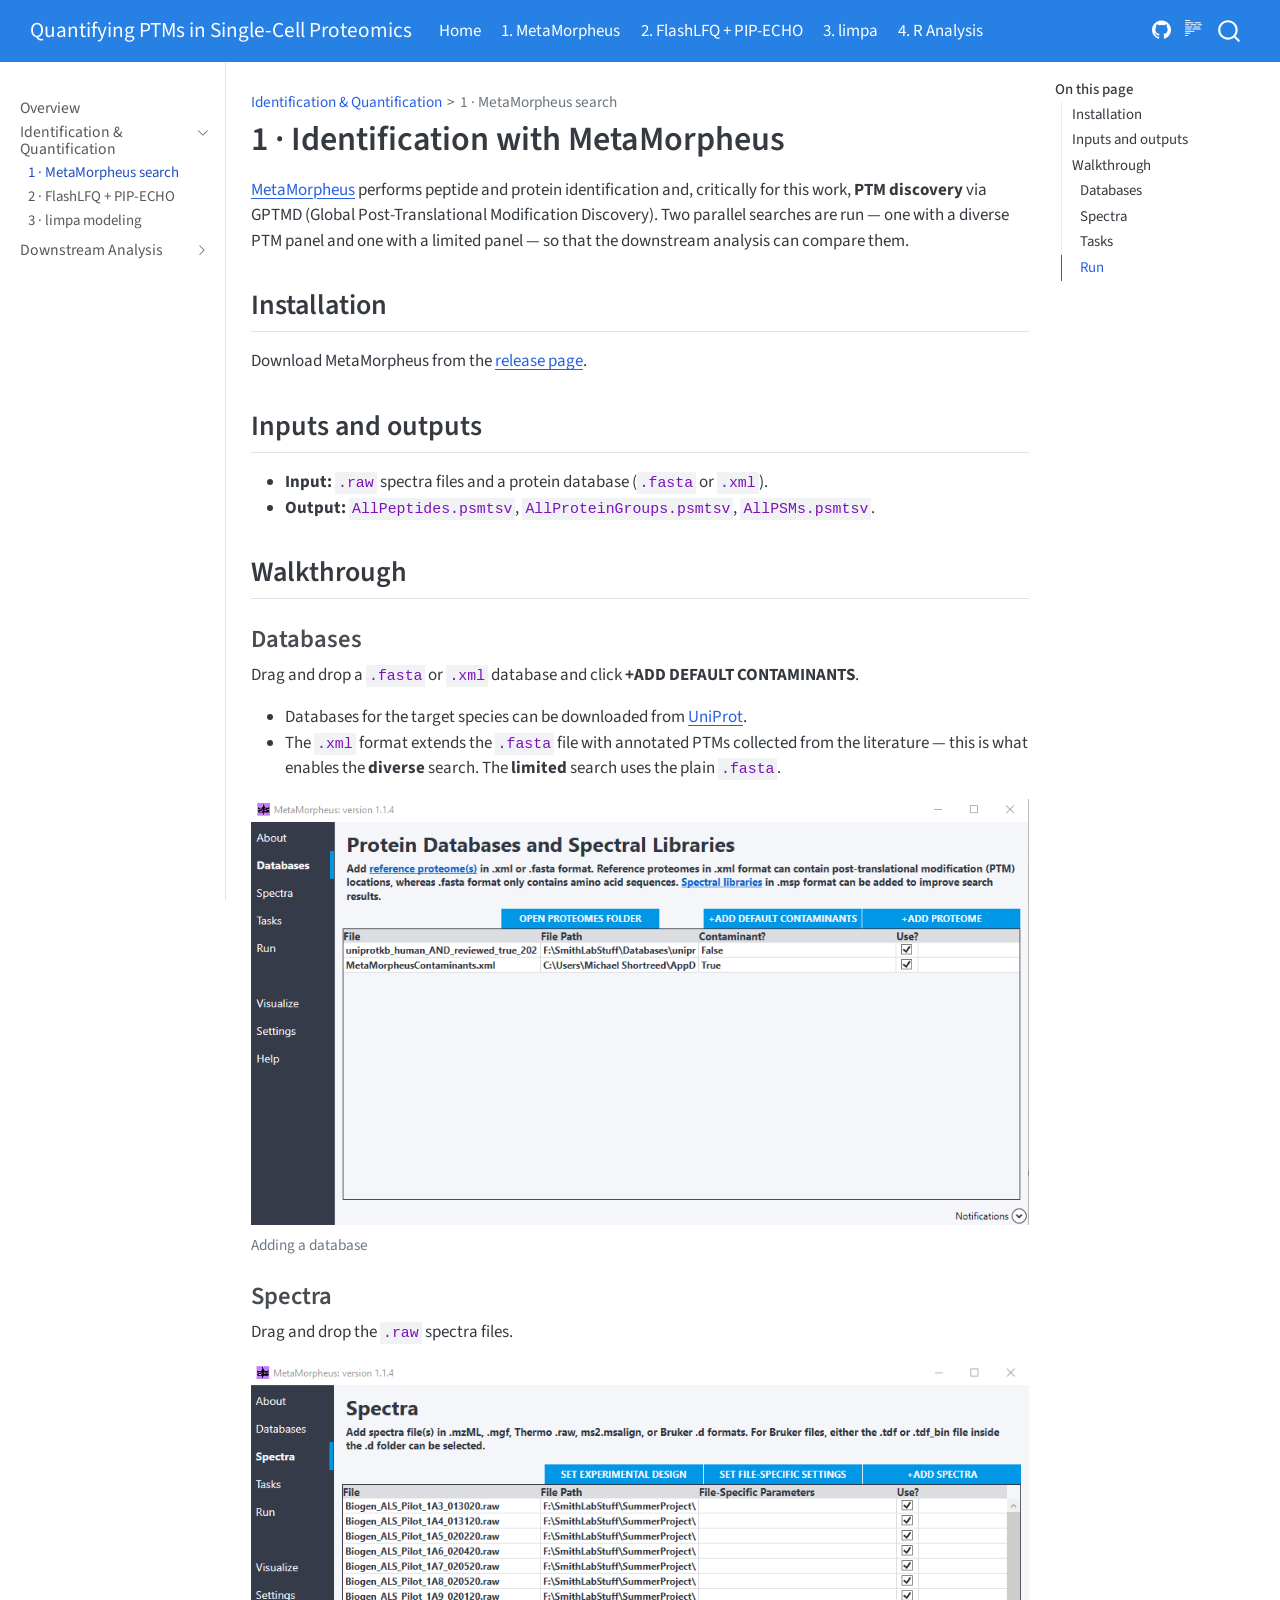
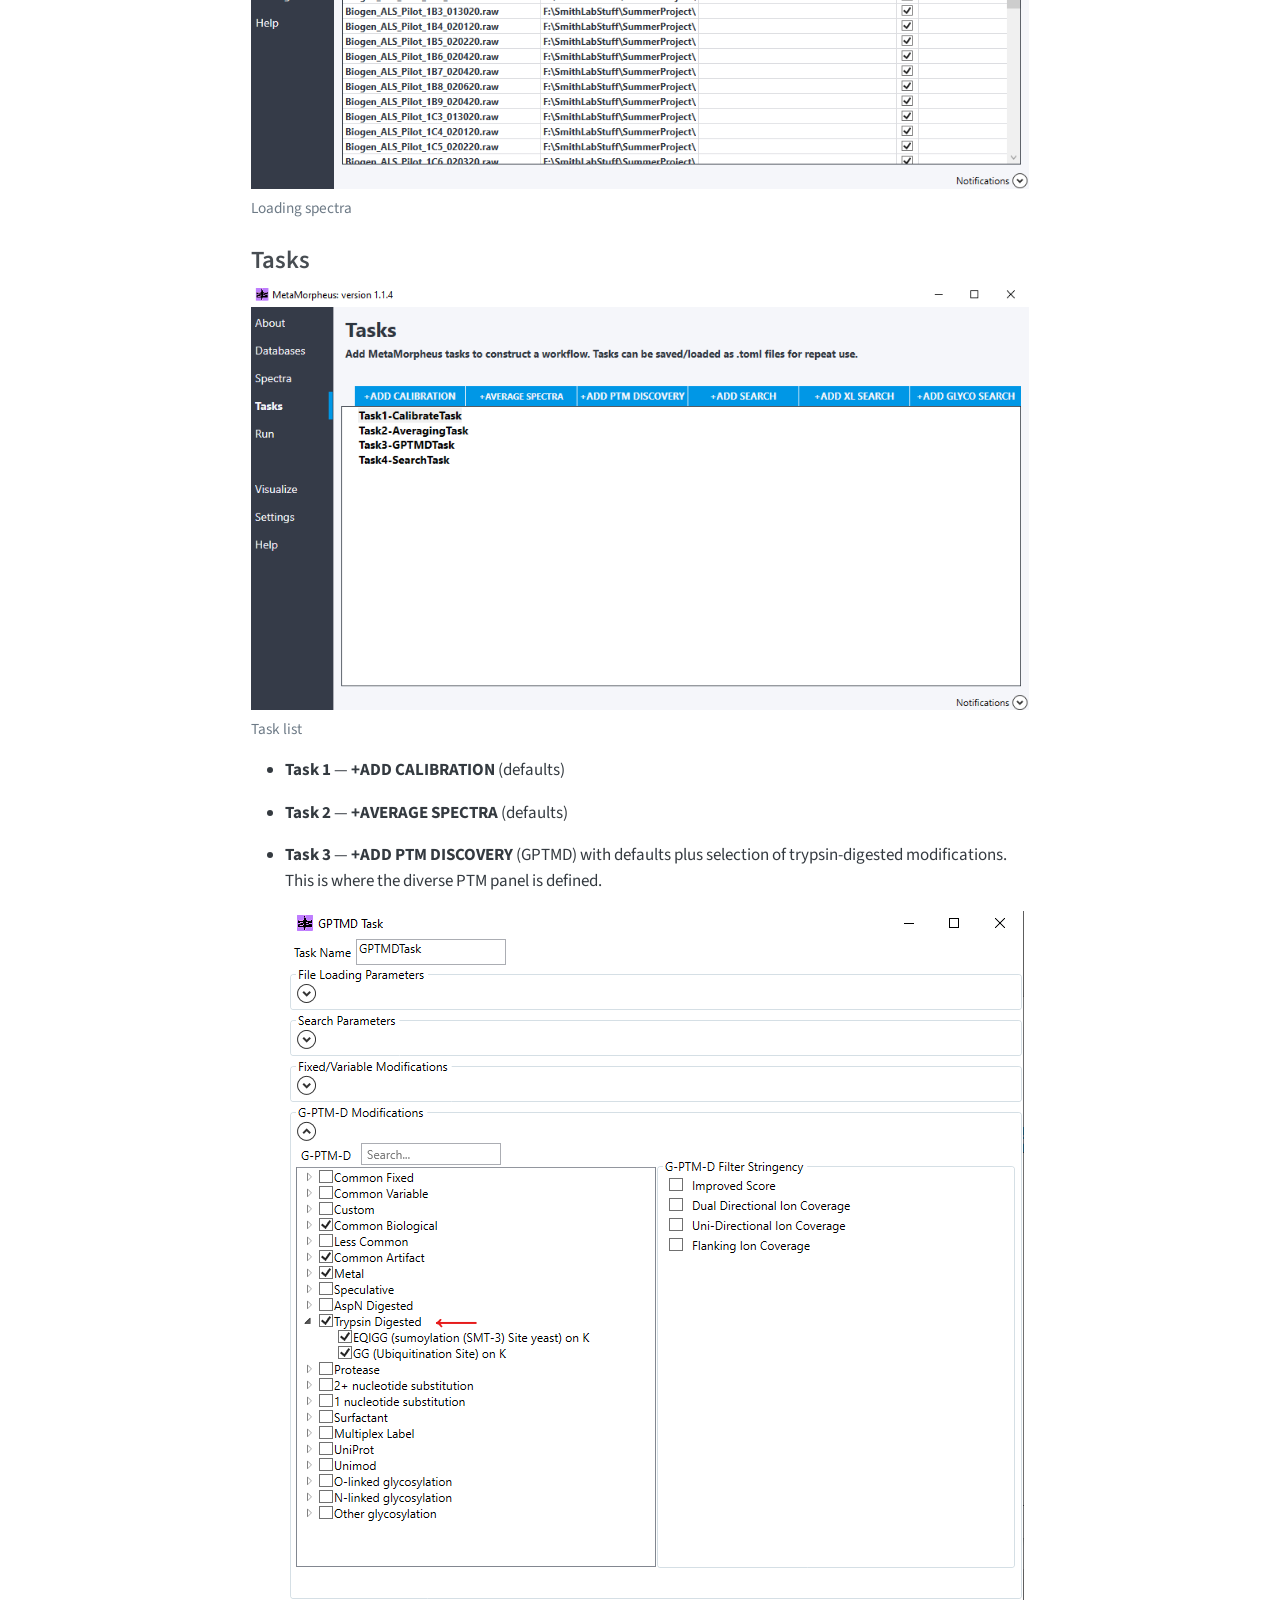
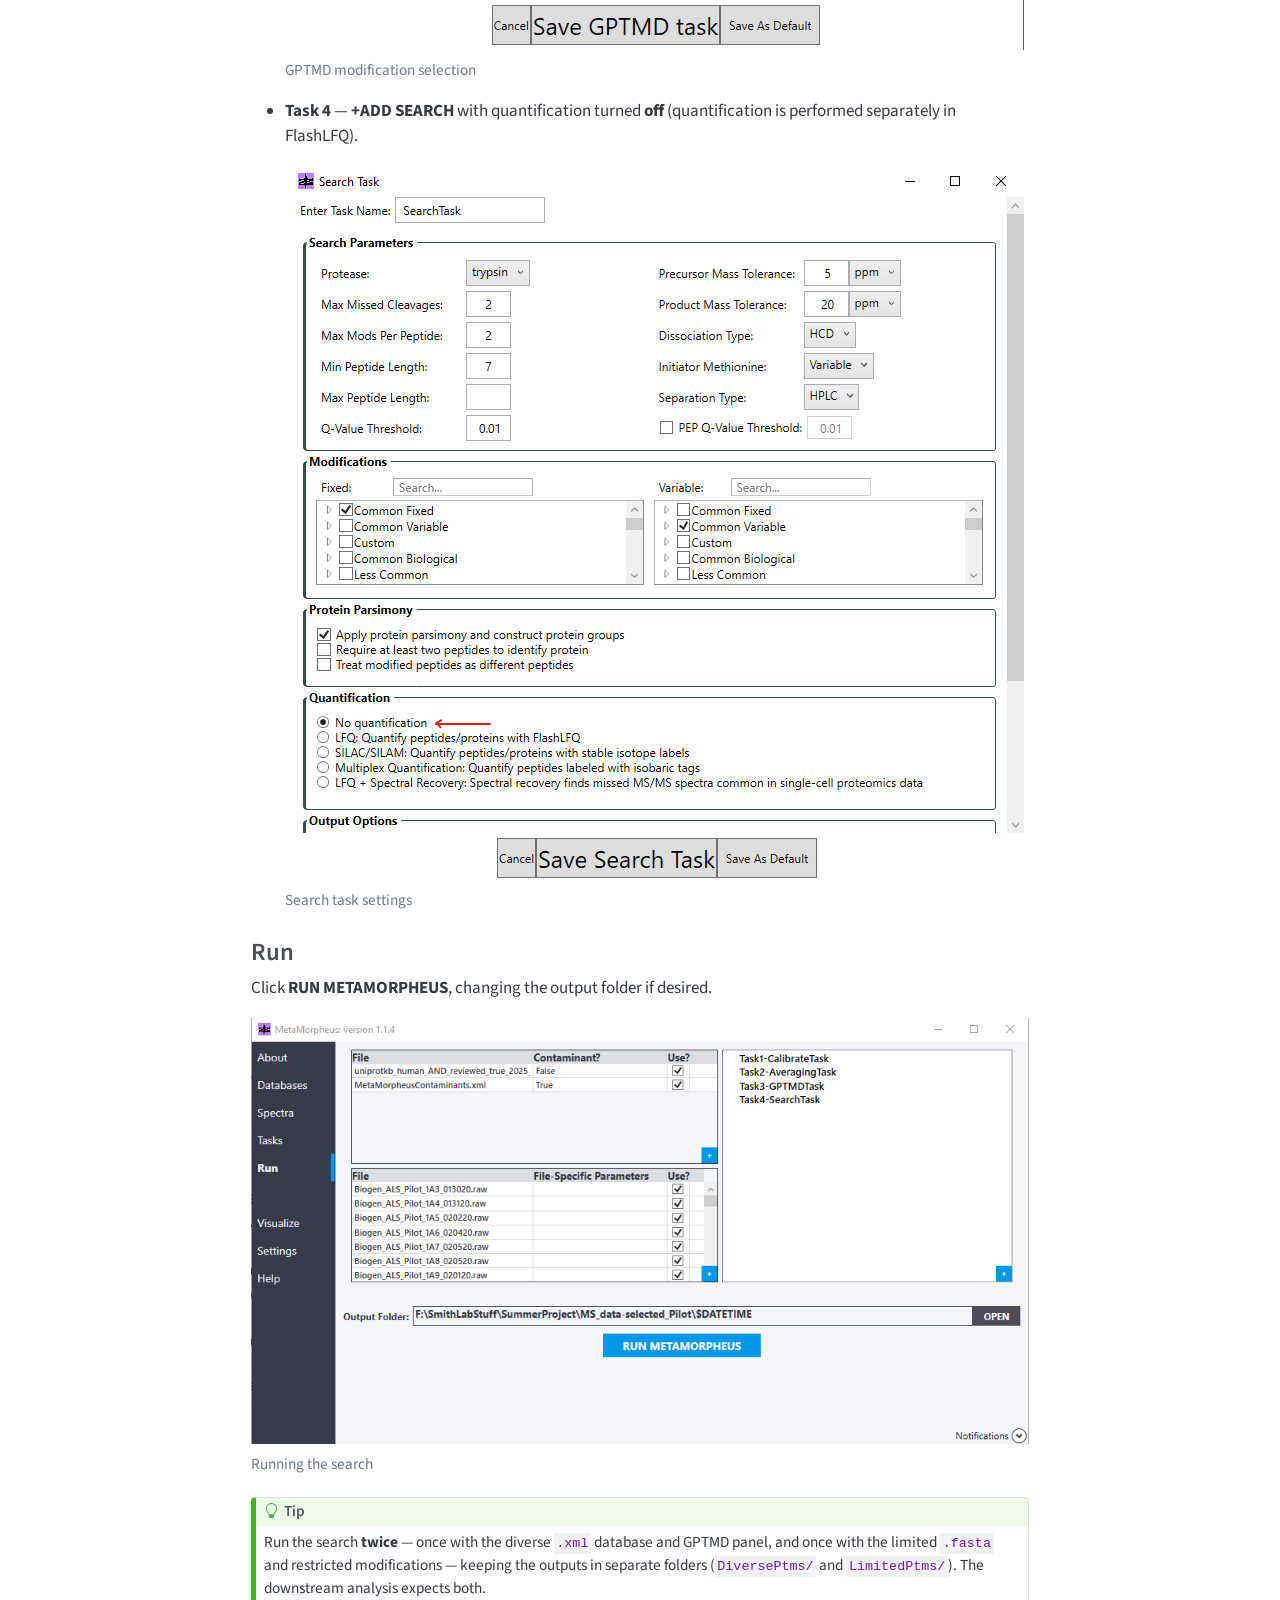
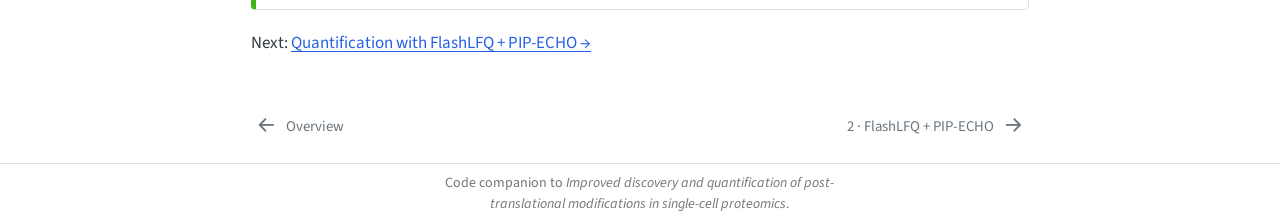
==== commit cb9e79c3: "Built site for gh-pages" ====
--- a/01-metamorpheus.html
+++ b/01-metamorpheus.html
@@ -2,13 +2,16 @@
 <html xmlns="http://www.w3.org/1999/xhtml" lang="en" xml:lang="en"><head>
 
 <meta charset="utf-8">
-<meta name="generator" content="quarto-1.8.25">
+<meta name="generator" content="quarto-1.9.38">
 
 <meta name="viewport" content="width=device-width, initial-scale=1.0, user-scalable=yes">
 
 
 <title>1 · Identification with MetaMorpheus – Quantifying PTMs in Single-Cell Proteomics</title>
 <style>
+/* Default styles provided by pandoc.
+** See https://pandoc.org/MANUAL.html#variables-for-html for config info.
+*/
 code{white-space: pre-wrap;}
 span.smallcaps{font-variant: small-caps;}
 div.columns{display: flex; gap: min(4vw, 1.5em);}
@@ -34,15 +37,14 @@
 <link href="./index.html" rel="prev">
 <script src="site_libs/quarto-html/quarto.js" type="module"></script>
 <script src="site_libs/quarto-html/tabsets/tabsets.js" type="module"></script>
-<script src="site_libs/quarto-html/axe/axe-check.js" type="module"></script>
 <script src="site_libs/quarto-html/popper.min.js"></script>
 <script src="site_libs/quarto-html/tippy.umd.min.js"></script>
 <script src="site_libs/quarto-html/anchor.min.js"></script>
 <link href="site_libs/quarto-html/tippy.css" rel="stylesheet">
-<link href="site_libs/quarto-html/quarto-syntax-highlighting-7b89279ff1a6dce999919e0e67d4d9ec.css" rel="stylesheet" id="quarto-text-highlighting-styles">
+<link href="site_libs/quarto-html/quarto-syntax-highlighting-15634bcf2e68342d4ad2dfa704d543f6.css" rel="stylesheet" id="quarto-text-highlighting-styles">
 <script src="site_libs/bootstrap/bootstrap.min.js"></script>
 <link href="site_libs/bootstrap/bootstrap-icons.css" rel="stylesheet">
-<link href="site_libs/bootstrap/bootstrap-06130857773164525deeeb8a1e9af07c.min.css" rel="stylesheet" append-hash="true" id="quarto-bootstrap" data-mode="light">
+<link href="site_libs/bootstrap/bootstrap-3a7504763734bcbb87baefa172561e52.min.css" rel="stylesheet" append-hash="true" id="quarto-bootstrap" data-mode="light">
 <script id="quarto-search-options" type="application/json">{
   "location": "navbar",
   "copy-button": false,
@@ -81,8 +83,6 @@
     <nav class="navbar navbar-expand-lg " data-bs-theme="dark">
       <div class="navbar-container container-fluid">
       <div class="navbar-brand-container mx-auto">
-    <a href="./index.html" class="navbar-brand navbar-brand-logo">
-    </a>
     <a class="navbar-brand" href="./index.html">
     <span class="navbar-title">Quantifying PTMs in Single-Cell Proteomics</span>
     </a>
@@ -146,10 +146,6 @@
 <div id="quarto-content" class="quarto-container page-columns page-rows-contents page-layout-article page-navbar">
 <!-- sidebar -->
   <nav id="quarto-sidebar" class="sidebar collapse collapse-horizontal quarto-sidebar-collapse-item sidebar-navigation docked overflow-auto">
-    <div class="pt-lg-2 mt-2 text-left sidebar-header">
-      <a href="./index.html" class="sidebar-logo-link">
-      </a>
-      </div>
     <div class="sidebar-menu-container"> 
     <ul class="list-unstyled mt-1">
         <li class="sidebar-item">
@@ -415,7 +411,7 @@
     }
       var localhostRegex = new RegExp(/^(?:http|https):\/\/localhost\:?[0-9]*\//);
       var mailtoRegex = new RegExp(/^mailto:/);
-        var filterRegex = new RegExp('/' + window.location.host + '/');
+        var filterRegex = new RegExp("https:\/\/Alexander-Sol\.github\.io\/Quantification_of_PTMs_2026\/");
       var isInternal = (href) => {
           return filterRegex.test(href) || localhostRegex.test(href) || mailtoRegex.test(href);
       }
--- a/site_libs/quarto-html/quarto-syntax-highlighting-15634bcf2e68342d4ad2dfa704d543f6.css
+++ b/site_libs/quarto-html/quarto-syntax-highlighting-15634bcf2e68342d4ad2dfa704d543f6.css
@@ -0,0 +1,236 @@
+/* quarto syntax highlight colors */
+:root {
+  --quarto-hl-ot-color: #003B4F;
+  --quarto-hl-at-color: #657422;
+  --quarto-hl-ss-color: #20794D;
+  --quarto-hl-an-color: #5E5E5E;
+  --quarto-hl-fu-color: #4758AB;
+  --quarto-hl-st-color: #20794D;
+  --quarto-hl-cf-color: #003B4F;
+  --quarto-hl-op-color: #5E5E5E;
+  --quarto-hl-er-color: #AD0000;
+  --quarto-hl-bn-color: #AD0000;
+  --quarto-hl-al-color: #AD0000;
+  --quarto-hl-va-color: #111111;
+  --quarto-hl-bu-color: inherit;
+  --quarto-hl-ex-color: inherit;
+  --quarto-hl-pp-color: #AD0000;
+  --quarto-hl-in-color: #5E5E5E;
+  --quarto-hl-vs-color: #20794D;
+  --quarto-hl-wa-color: #5E5E5E;
+  --quarto-hl-do-color: #5E5E5E;
+  --quarto-hl-im-color: #00769E;
+  --quarto-hl-ch-color: #20794D;
+  --quarto-hl-dt-color: #AD0000;
+  --quarto-hl-fl-color: #AD0000;
+  --quarto-hl-co-color: #5E5E5E;
+  --quarto-hl-cv-color: #5E5E5E;
+  --quarto-hl-cn-color: #8f5902;
+  --quarto-hl-sc-color: #5E5E5E;
+  --quarto-hl-dv-color: #AD0000;
+  --quarto-hl-kw-color: #003B4F;
+}
+
+/* other quarto variables */
+:root {
+  --quarto-font-monospace: SFMono-Regular, Menlo, Monaco, Consolas, "Liberation Mono", "Courier New", monospace;
+}
+
+/* syntax highlight based on Pandoc's rules */
+pre > code.sourceCode > span {
+  color: #003B4F;
+}
+
+code.sourceCode > span {
+  color: #003B4F;
+}
+
+div.sourceCode,
+div.sourceCode pre.sourceCode {
+  color: #003B4F;
+}
+
+/* Normal */
+code span {
+  color: #003B4F;
+}
+
+/* Alert */
+code span.al {
+  color: #AD0000;
+  font-style: inherit;
+}
+
+/* Annotation */
+code span.an {
+  color: #5E5E5E;
+  font-style: inherit;
+}
+
+/* Attribute */
+code span.at {
+  color: #657422;
+  font-style: inherit;
+}
+
+/* BaseN */
+code span.bn {
+  color: #AD0000;
+  font-style: inherit;
+}
+
+/* BuiltIn */
+code span.bu {
+  font-style: inherit;
+}
+
+/* ControlFlow */
+code span.cf {
+  color: #003B4F;
+  font-weight: bold;
+  font-style: inherit;
+}
+
+/* Char */
+code span.ch {
+  color: #20794D;
+  font-style: inherit;
+}
+
+/* Constant */
+code span.cn {
+  color: #8f5902;
+  font-style: inherit;
+}
+
+/* Comment */
+code span.co {
+  color: #5E5E5E;
+  font-style: inherit;
+}
+
+/* CommentVar */
+code span.cv {
+  color: #5E5E5E;
+  font-style: italic;
+}
+
+/* Documentation */
+code span.do {
+  color: #5E5E5E;
+  font-style: italic;
+}
+
+/* DataType */
+code span.dt {
+  color: #AD0000;
+  font-style: inherit;
+}
+
+/* DecVal */
+code span.dv {
+  color: #AD0000;
+  font-style: inherit;
+}
+
+/* Error */
+code span.er {
+  color: #AD0000;
+  font-style: inherit;
+}
+
+/* Extension */
+code span.ex {
+  font-style: inherit;
+}
+
+/* Float */
+code span.fl {
+  color: #AD0000;
+  font-style: inherit;
+}
+
+/* Function */
+code span.fu {
+  color: #4758AB;
+  font-style: inherit;
+}
+
+/* Import */
+code span.im {
+  color: #00769E;
+  font-style: inherit;
+}
+
+/* Information */
+code span.in {
+  color: #5E5E5E;
+  font-style: inherit;
+}
+
+/* Keyword */
+code span.kw {
+  color: #003B4F;
+  font-weight: bold;
+  font-style: inherit;
+}
+
+/* Operator */
+code span.op {
+  color: #5E5E5E;
+  font-style: inherit;
+}
+
+/* Other */
+code span.ot {
+  color: #003B4F;
+  font-style: inherit;
+}
+
+/* Preprocessor */
+code span.pp {
+  color: #AD0000;
+  font-style: inherit;
+}
+
+/* SpecialChar */
+code span.sc {
+  color: #5E5E5E;
+  font-style: inherit;
+}
+
+/* SpecialString */
+code span.ss {
+  color: #20794D;
+  font-style: inherit;
+}
+
+/* String */
+code span.st {
+  color: #20794D;
+  font-style: inherit;
+}
+
+/* Variable */
+code span.va {
+  color: #111111;
+  font-style: inherit;
+}
+
+/* VerbatimString */
+code span.vs {
+  color: #20794D;
+  font-style: inherit;
+}
+
+/* Warning */
+code span.wa {
+  color: #5E5E5E;
+  font-style: italic;
+}
+
+.prevent-inlining {
+  content: "</";
+}
+
+/*# sourceMappingURL=f23921c56f73e400b49028c9186a1aa0.css.map */
